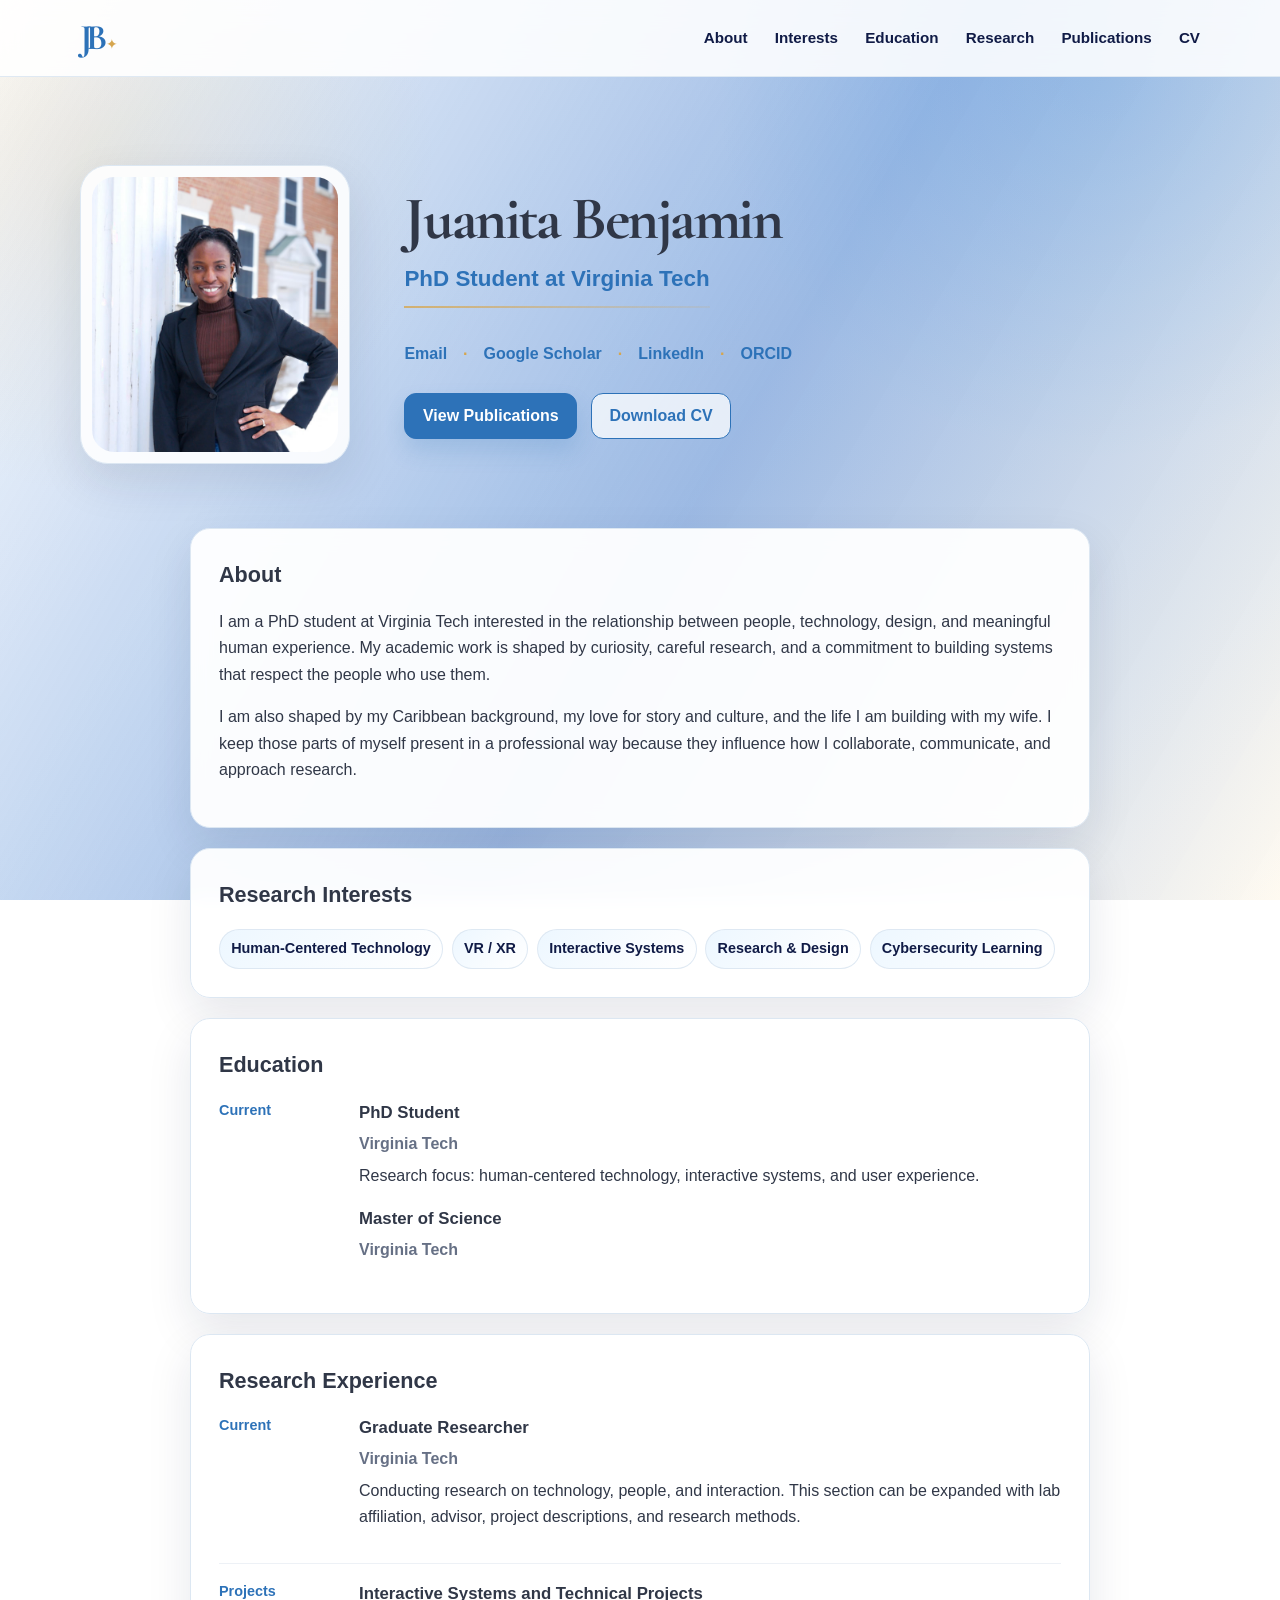
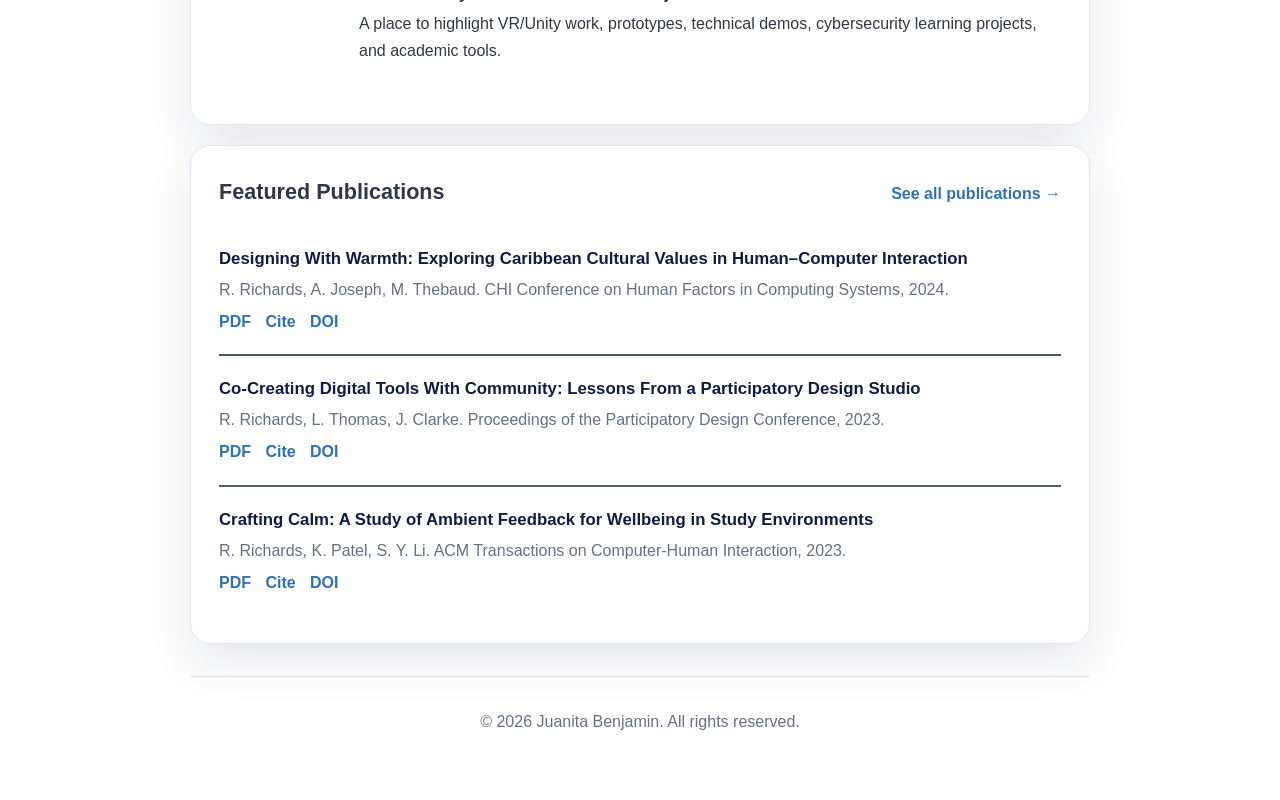
==== index.html @ bbd1061b "Rename Index.html to index.html" ====
<!DOCTYPE html>
<html lang="en">
<head>
  <meta charset="UTF-8" />
  <meta name="viewport" content="width=device-width, initial-scale=1.0" />

  <title>Juanita Benjamin| PhD Student at Virginia Tech</title>
  <link rel="icon" type="image/png" href="Files/Images/Icon/jb-favicon.ico"/>
  <meta name="description" content="Academic website for Juanita Benjamin, PhD student at Virginia Tech." />

  <link rel="preconnect" href="https://fonts.googleapis.com">
  <link rel="preconnect" href="https://fonts.gstatic.com" crossorigin>
  <link href="https://fonts.googleapis.com/css2?family=Cormorant+Garamond:wght@600;700&family=Inter:wght@400;500;600;700;800&display=swap" rel="stylesheet">

  <link rel="stylesheet" href="css/style.css" />
</head>

<body>
  <header class="site-header">
    <nav class="navbar">
      <a class="brand" href="#home" aria-label="Juanita Benjamin home">
        <span class="brand-mark">JB</span>
        <span class="brand-star">✦</span>
      </a>

      <button class="menu-toggle" aria-label="Open navigation menu" aria-expanded="false">
        ☰
      </button>

      <ul class="nav-links">
        <li><a href="#about">About</a></li>
        <li><a href="#interests">Interests</a></li>
        <li><a href="#education">Education</a></li>
        <li><a href="#experience">Research</a></li>
        <li><a href="#publications">Publications</a></li>
        <li><a href="Files/Juanita_Benjamin_CV.pdf">CV</a></li>
      </ul>
    </nav>
  </header>

  <main id="home">
    <section class="profile-hero">
      <div class="profile-photo">
        <img src="Files/Images/Juanita 1.jpg" alt="Portrait placeholder for Juanita Benjamin" />
      </div>

      <div class="profile-intro">
        <!-- <p class="eyebrow">Academic Portfolio</p> -->
        <h1>Juanita Benjamin</h1>
        <p class="role">PhD Student at Virginia Tech</p>

        <!-- <p class="summary">
          I study people, technology, and human experience. This website brings
          together my publications, research projects, academic background, and
          professional work.
        </p> -->

        <div class="profile-links" aria-label="Professional links">
          <a href="mailto:juanitab@vt.edu">Email</a>
          <a href="https://scholar.google.com/citations?user=bNdyRPQAAAAJ&hl=en">Google Scholar</a>
          <a href="https://www.linkedin.com/in/juanita-richards-benjamin/">LinkedIn</a>
          <!-- <a href="#">GitHub</a> -->
          <a href="https://orcid.org/0000-0003-1308-6678">ORCID</a>
        </div>

        <div class="button-row">
          <a class="btn btn-primary" href="#publications">View Publications</a>
          <a class="btn btn-secondary" href="Files/Juanita_Benjamin_CV.pdf">Download CV</a>
        </div>
      </div>
    </section>

    <div class="content-shell">
      <section id="about" class="section-card">
        <h2>About</h2>
        <p>
          I am a PhD student at Virginia Tech interested in the relationship
          between people, technology, design, and meaningful human experience.
          My academic work is shaped by curiosity, careful research, and a
          commitment to building systems that respect the people who use them.
        </p>
        <p>
          I am also shaped by my Caribbean background, my love for story and
          culture, and the life I am building with my wife. I keep those parts
          of myself present in a professional way because they influence how I
          collaborate, communicate, and approach research.
        </p>
      </section>

      <section id="interests" class="section-card">
        <h2>Research Interests</h2>
        <div class="tag-list">
          <span>Human-Centered Technology</span>
          <span>VR / XR</span>
          <span>Interactive Systems</span>
          <span>Research & Design</span>
          <span>Cybersecurity Learning</span>
        </div>
      </section>

      <section id="education" class="section-card">
        <h2>Education</h2>

        <div class="timeline-item">
          <div class="timeline-date">Current</div>
          <div>
            <h3>PhD Student</h3>
            <p class="institution">Virginia Tech</p>
            <p>
              Research focus: human-centered technology, interactive systems,
              and user experience.
            </p>

            <h3>Master of Science</h3>
            <p class="institution">Virginia Tech</p>
          </div>
          
        </div>
      </section>

      <section id="experience" class="section-card">
        <h2>Research Experience</h2>

        <div class="timeline-item">
          <div class="timeline-date">Current</div>
          <div>
            <h3>Graduate Researcher</h3>
            <p class="institution">Virginia Tech</p>
            <p>
              Conducting research on technology, people, and interaction.
              This section can be expanded with lab affiliation, advisor,
              project descriptions, and research methods.
            </p>
          </div>
        </div>

        <div class="timeline-item">
          <div class="timeline-date">Projects</div>
          <div>
            <h3>Interactive Systems and Technical Projects</h3>
            <p>
              A place to highlight VR/Unity work, prototypes, technical demos,
              cybersecurity learning projects, and academic tools.
            </p>
          </div>
        </div>
      </section>

      <section id="publications" class="section-card">
        <div class="section-title-row">
          <h2>Featured Publications</h2>
          <a href="#">See all publications →</a>
        </div>

        <article class="publication-entry">
          <h3>
            <a href="#">Designing With Warmth: Exploring Caribbean Cultural Values in Human–Computer Interaction</a>
          </h3>
          <p class="pub-meta">
            R. Richards, A. Joseph, M. Thebaud. CHI Conference on Human Factors
            in Computing Systems, 2024.
          </p>
          <p class="pub-links">
            <a href="#">PDF</a>
            <a href="#">Cite</a>
            <a href="#">DOI</a>
          </p>
        </article>

        <article class="publication-entry">
          <h3>
            <a href="#">Co-Creating Digital Tools With Community: Lessons From a Participatory Design Studio</a>
          </h3>
          <p class="pub-meta">
            R. Richards, L. Thomas, J. Clarke. Proceedings of the Participatory
            Design Conference, 2023.
          </p>
          <p class="pub-links">
            <a href="#">PDF</a>
            <a href="#">Cite</a>
            <a href="#">DOI</a>
          </p>
        </article>

        <article class="publication-entry">
          <h3>
            <a href="#">Crafting Calm: A Study of Ambient Feedback for Wellbeing in Study Environments</a>
          </h3>
          <p class="pub-meta">
            R. Richards, K. Patel, S. Y. Li. ACM Transactions on
            Computer-Human Interaction, 2023.
          </p>
          <p class="pub-links">
            <a href="#">PDF</a>
            <a href="#">Cite</a>
            <a href="#">DOI</a>
          </p>
        </article>
      </section>
    </div>
  </main>

  <footer class="site-footer">
    <p>© 2026 Juanita Benjamin. All rights reserved.</p>
  </footer>

  <script src="js/main.js"></script>
</body>
</html>
---- css/style.css ----
:root {
  --blue: #2d72b8;
  --sky: #edf7ff;
  --sky-strong: #6bb6ee;
  --navy: #101b46;
  --text: #303747;
  --muted: #667085;
  --border: #dce7f2;
  --card: rgba(255, 255, 255, 0.94);
  --cream: #fffaf1;
  --gold: #d6a64f;
  --shadow: 0 18px 45px rgba(17, 26, 68, 0.10);
  --radius: 20px;
}

* {
  box-sizing: border-box;
}

html {
  scroll-behavior: smooth;
}

body {
  margin: 0;
  color: var(--text);
  background:
    radial-gradient(circle at 8% 18%, rgba(214, 166, 79, 0.15), transparent 24%),
    radial-gradient(circle at 86% 8%, rgba(107, 182, 238, 0.28), transparent 28%),
    linear-gradient(135deg, #ffffff 0%, #f2f9ff 46%, var(--cream) 100%); 
  background-attachment: fixed;
  /* font-family: "Inter", system-ui, -apple-system, BlinkMacSystemFont, "Segoe UI", sans-serif; */
  font-family: roboto, sans-serif;
  line-height: 1.65;
}

body::before {
  content: "";
  position: fixed;
  inset: 0;
  pointer-events: none;
  background:
    /* linear-gradient(120deg, rgba(255, 255, 255, 0.0) 0%, rgba(255, 255, 255, 0.42) 55%, rgba(255, 250, 241, 0.38) 100%); */
     linear-gradient(120deg, rgba(255, 255, 255, 0.0) 0%, rgba(35, 98, 192, 0.42) 55%, rgba(255, 250, 241, 0.38) 100%);
  z-index: -1;
}

img {
  max-width: 100%;
  display: block;
}

a {
  color: var(--blue);
  text-decoration: none;
}

a:hover {
  text-decoration: underline;
}

h1,
h2,
h3 {
  margin: 0;
  /* color: var(--navy); */
  color: var(--text);
}

h1 {
  font-family: "Cormorant Garamond", Georgia, serif;
  /* font-family: roboto, sans-serif; */
  /* font-size: clamp(3rem, 8vw, 5.5rem); */
  font-size: 3.8rem;
  line-height: 0.95;
  letter-spacing: -0.04em;
}

h2 {
  font-size: 1.35rem;
  margin-bottom: 1rem;
}

h3 {
  font-size: 1.05rem;
  margin-bottom: 0.25rem;
}

p {
  margin-top: 0;
}

/* Header */
.site-header {
  position: sticky;
  top: 0;
  z-index: 50;
  background: rgba(255, 255, 255, 0.88);
  border-bottom: 1px solid rgba(220, 231, 242, 0.9);
  backdrop-filter: blur(14px);
}

.navbar {
  width: min(1120px, calc(100% - 2rem));
  margin: 0 auto;
  min-height: 76px;
  display: flex;
  align-items: center;
  justify-content: space-between;
}

.brand {
  position: relative;
  display: inline-flex;
  align-items: center;
  gap: 0.2rem;
  color: var(--blue);
  text-decoration: none;
}

.brand:hover {
  text-decoration: none;
}

.brand-mark {
  font-family: "Cormorant Garamond", Georgia, serif;
  font-weight: 700;
  font-size: 2.25rem;
  letter-spacing: -0.18em;
  line-height: 1;
}

.brand-star {
  color: var(--gold);
  font-size: 0.85rem;
  transform: translate(0.15rem, 0.45rem);
}

.nav-links {
  list-style: none;
  display: flex;
  align-items: center;
  gap: 1.7rem;
  margin: 0;
  padding: 0;
  font-size: 0.95rem;
  font-weight: 700;
}

.nav-links a {
  color: var(--navy);
  position: relative;
  padding: 0.5rem 0;
}

.nav-links a::after {
  content: "";
  position: absolute;
  left: 0;
  bottom: 0;
  width: 0;
  height: 3px;
  border-radius: 999px;
  background: var(--blue);
  transition: width 0.25s ease;
}

.nav-links a:hover {
  color: var(--blue);
  text-decoration: none;
}

.nav-links a:hover::after {
  width: 100%;
}

.menu-toggle {
  display: none;
  border: 1px solid var(--border);
  border-radius: 12px;
  background: #fff;
  color: var(--navy);
  font-size: 1.25rem;
  padding: 0.4rem 0.75rem;
  cursor: pointer;
}

/* Hero */
.profile-hero {
  position: relative;
  width: min(1120px, calc(100% - 2rem));
  margin: 0 auto;
  padding: 5.5rem 0 4rem;
  display: grid;
  grid-template-columns: 270px 1fr;
  gap: 3.4rem;
  align-items: center;
}

/* .profile-hero::after {
  content: "";
  position: absolute;
  right: -12rem;
  top: 1.5rem;
  width: 34rem;
  height: 34rem;
  border: 1.6px solid rgba(214, 166, 79, 0.42);
  border-radius: 50%;
  z-index: -1;
} */

.profile-photo {
  padding: 0.7rem;
  border-radius: 28px;
  background: rgba(255, 255, 255, 0.88);
  border: 1px solid var(--border);
  box-shadow: var(--shadow);
}

.profile-photo img {
  width: 100%;
  aspect-ratio: 1 / 1.12;
  object-fit: cover;
  border-radius: 22px;
  background: var(--sky);
}

.eyebrow {
  margin-bottom: 0.7rem;
  color: var(--blue);
  font-size: 0.78rem;
  font-weight: 800;
  letter-spacing: 0.16em;
  text-transform: uppercase;
}

.role {
  position: relative;
  display: inline-block;
  margin: 0.8rem 0 1.45rem;
  color: var(--blue);
  font-size: 1.4rem;
  font-weight: 800;
}

.role::after {
  content: "";
  position: absolute;
  left: 0;
  bottom: -0.65rem;
  width: 100%;
  height: 2px;
  background: linear-gradient(90deg, rgba(214, 166, 79, 0.8), rgba(214, 166, 79, 0.12));
}

.summary {
  max-width: 720px;
  font-size: 1.06rem;
  color: #344054;
}

.profile-links {
  display: flex;
  flex-wrap: wrap;
  gap: 0.4rem 1rem;
  margin: 1.25rem 0 1.6rem;
  font-weight: 700;
}

.profile-links a:not(:last-child)::after {
  content: "·";
  margin-left: 1rem;
  color: var(--gold);
}

.button-row {
  display: flex;
  flex-wrap: wrap;
  gap: 0.85rem;
}

.btn {
  display: inline-flex;
  align-items: center;
  justify-content: center;
  min-height: 46px;
  padding: 0 1.1rem;
  border-radius: 12px;
  font-weight: 800;
  border: 1px solid var(--blue);
}

.btn:hover {
  text-decoration: none;
  transform: translateY(-1px);
}

.btn-primary {
  color: #fff;
  background: var(--blue);
  box-shadow: 0 12px 22px rgba(45, 114, 184, 0.18);
}

.btn-secondary {
  color: var(--blue);
  background: rgba(255, 255, 255, 0.74);
}

/* Main content */
.content-shell {
  width: min(900px, calc(100% - 2rem));
  margin: 0 auto;
}

.section-card {
  background: var(--card);
  border: 1px solid var(--border);
  border-radius: var(--radius);
  box-shadow: var(--shadow);
  padding: 1.75rem;
  margin-bottom: 1.25rem;
  backdrop-filter: blur(10px);
}

.tag-list {
  display: flex;
  flex-wrap: wrap;
  gap: 0.55rem;
}

.tag-list span {
  display: inline-flex;
  padding: 0.45rem 0.7rem;
  border-radius: 999px;
  background: linear-gradient(135deg, var(--sky), #ffffff);
  border: 1px solid rgba(220, 231, 242, 0.9);
  color: var(--navy);
  font-size: 0.9rem;
  font-weight: 700;
}

.timeline-item {
  display: grid;
  grid-template-columns: 120px 1fr;
  gap: 1.25rem;
  padding: 1rem 0;
  border-top: 1px solid #edf1f6;
}

.timeline-item:first-of-type {
  border-top: 0;
  padding-top: 0;
}

.timeline-date {
  color: var(--blue);
  font-size: 0.9rem;
  font-weight: 800;
}

.institution {
  margin-bottom: 0.35rem;
  color: var(--muted);
  font-weight: 700;
}

.section-title-row {
  display: flex;
  align-items: baseline;
  justify-content: space-between;
  gap: 1rem;
}

.section-title-row a {
  font-weight: 800;
  white-space: nowrap;
}

.publication-entry {
  padding: 1.2rem 0;
  border-top: 2px solid #515b68;
}

.publication-entry:first-of-type {
  border-top: 0;
}

.publication-entry h3 a {
  color: var(--navy);
}

.pub-meta {
  color: var(--muted);
  margin-bottom: 0.35rem;
}

.pub-links {
  margin-bottom: 0;
  display: flex;
  gap: 0.9rem;
  font-weight: 800;
}

.site-footer {
  width: min(900px, calc(100% - 2rem));
  margin: 2rem auto 0;
  padding: 2rem 0 3rem;
  color: var(--muted);
  text-align: center;
  border-top: 1px solid var(--border);
}

/* Responsive */
@media (max-width: 900px) {
  .menu-toggle {
    display: inline-flex;
  }

  .nav-links {
    position: absolute;
    top: 76px;
    left: 1rem;
    right: 1rem;
    display: none;
    flex-direction: column;
    align-items: flex-start;
    padding: 1rem;
    background: #ffffff;
    border: 1px solid var(--border);
    border-radius: 16px;
    box-shadow: var(--shadow);
  }

  .nav-links.open {
    display: flex;
  }

  .profile-hero {
    grid-template-columns: 1fr;
    padding-top: 3rem;
  }

  .profile-photo {
    width: min(270px, 100%);
  }
}

@media (max-width: 560px) {
  h1 {
    font-size: 3.2rem;
  }

  .profile-hero,
  .content-shell,
  .navbar,
  .site-footer {
    width: min(100% - 1rem, 1120px);
  }

  .profile-links {
    display: grid;
    gap: 0.4rem;
  }

  .profile-links a::after {
    display: none;
  }

  .btn {
    width: 100%;
  }

  .timeline-item {
    grid-template-columns: 1fr;
    gap: 0.2rem;
  }

  .section-title-row {
    flex-direction: column;
    align-items: flex-start;
  }
}
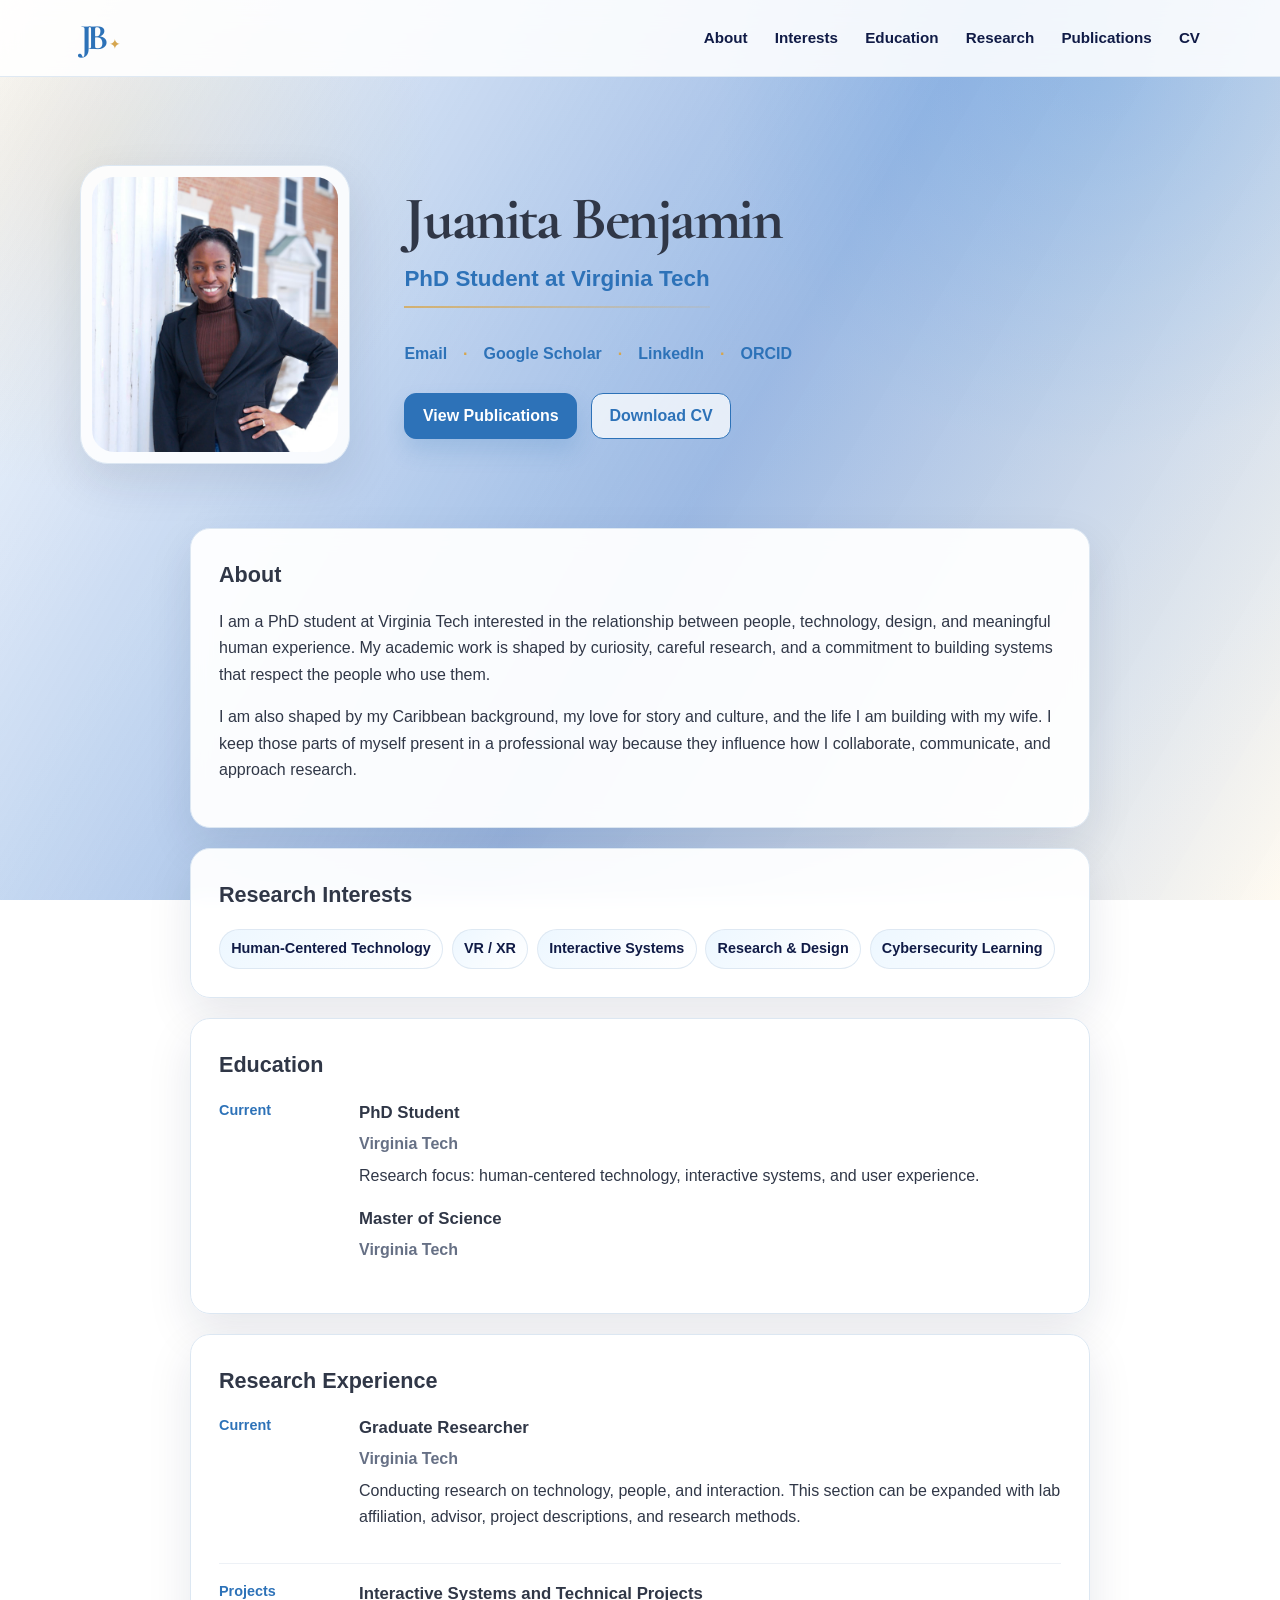
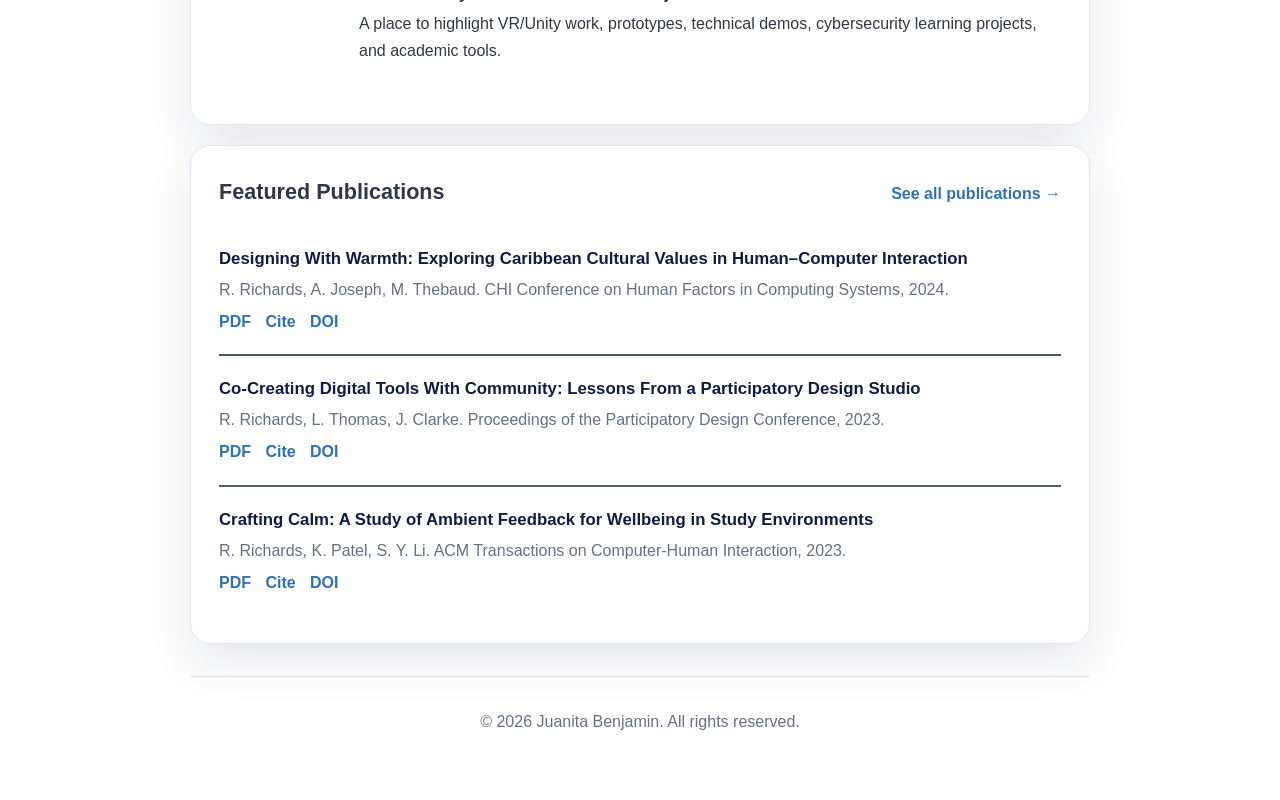
==== commit 11931712: "Updated CV" ====
--- a/index.html
+++ b/index.html
@@ -5,7 +5,7 @@
   <meta name="viewport" content="width=device-width, initial-scale=1.0" />
 
   <title>Juanita Benjamin| PhD Student at Virginia Tech</title>
-  <link rel="icon" type="image/png" href="Files/Images/Icon/jb-favicon.ico"/>
+  <link rel="icon" type="image/ico" href="Files/Images/Icon/jb-favicon.ico"/>
   <meta name="description" content="Academic website for Juanita Benjamin, PhD student at Virginia Tech." />
 
   <link rel="preconnect" href="https://fonts.googleapis.com">
@@ -33,7 +33,7 @@
         <li><a href="#education">Education</a></li>
         <li><a href="#experience">Research</a></li>
         <li><a href="#publications">Publications</a></li>
-        <li><a href="Files/Juanita_Benjamin_CV.pdf">CV</a></li>
+        <li><a href="CV.html">CV</a></li>
       </ul>
     </nav>
   </header>
--- a/css/style.css
+++ b/css/style.css
@@ -126,7 +126,7 @@
   font-family: "Cormorant Garamond", Georgia, serif;
   font-weight: 700;
   font-size: 2.25rem;
-  letter-spacing: -0.18em;
+  letter-spacing: -0.14em;
   line-height: 1;
 }
 
